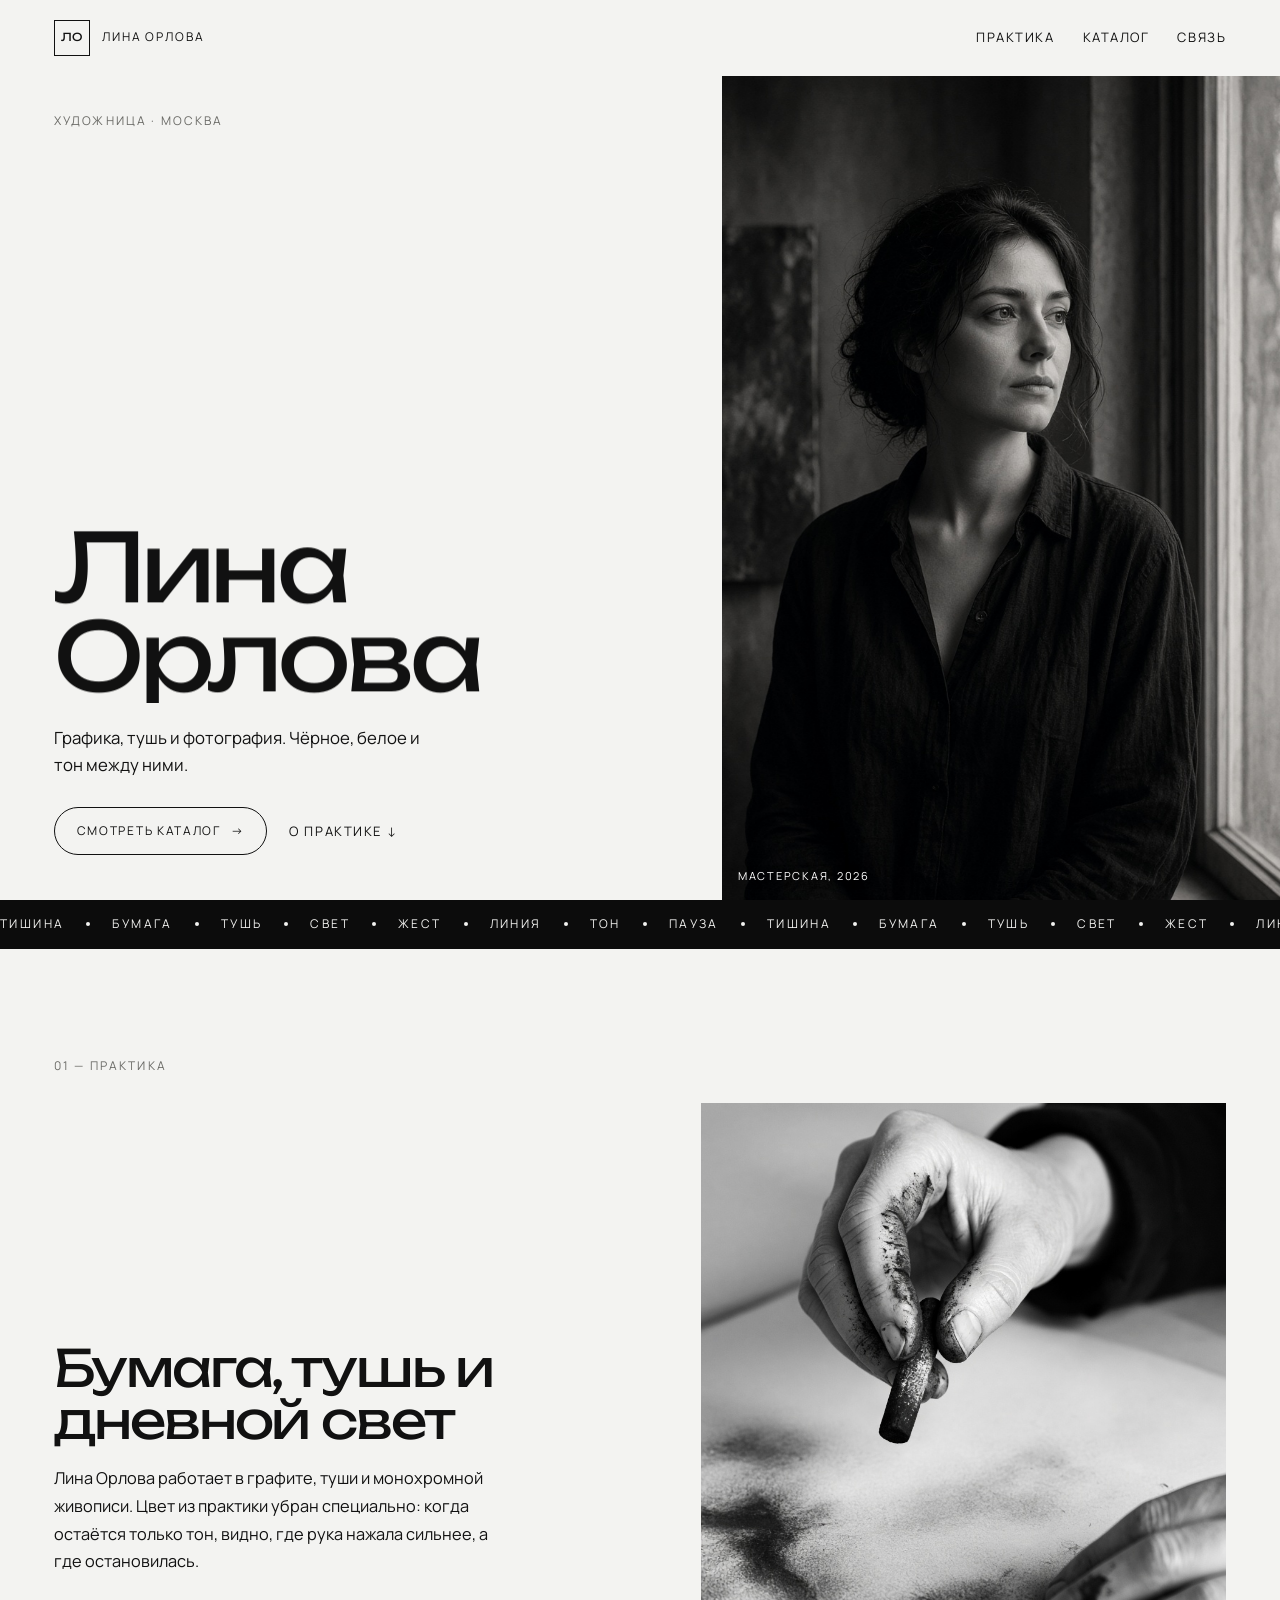
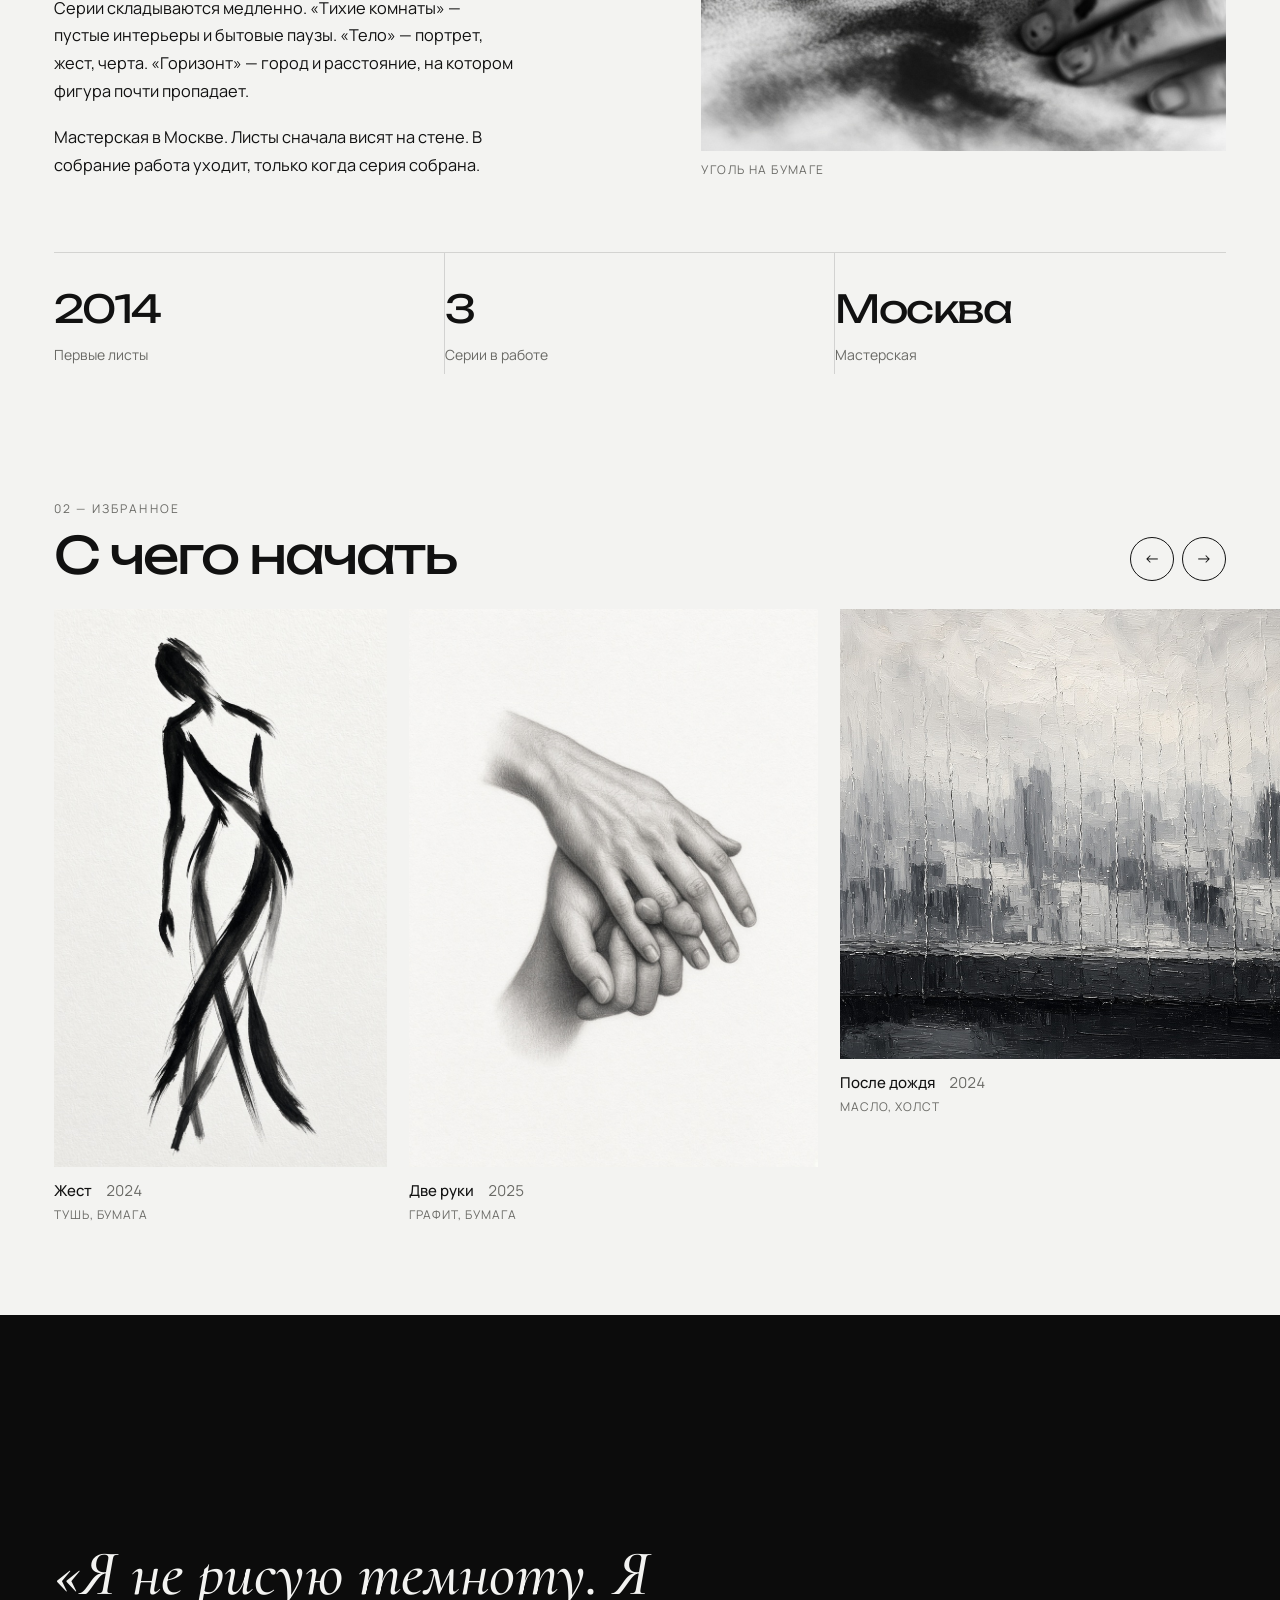
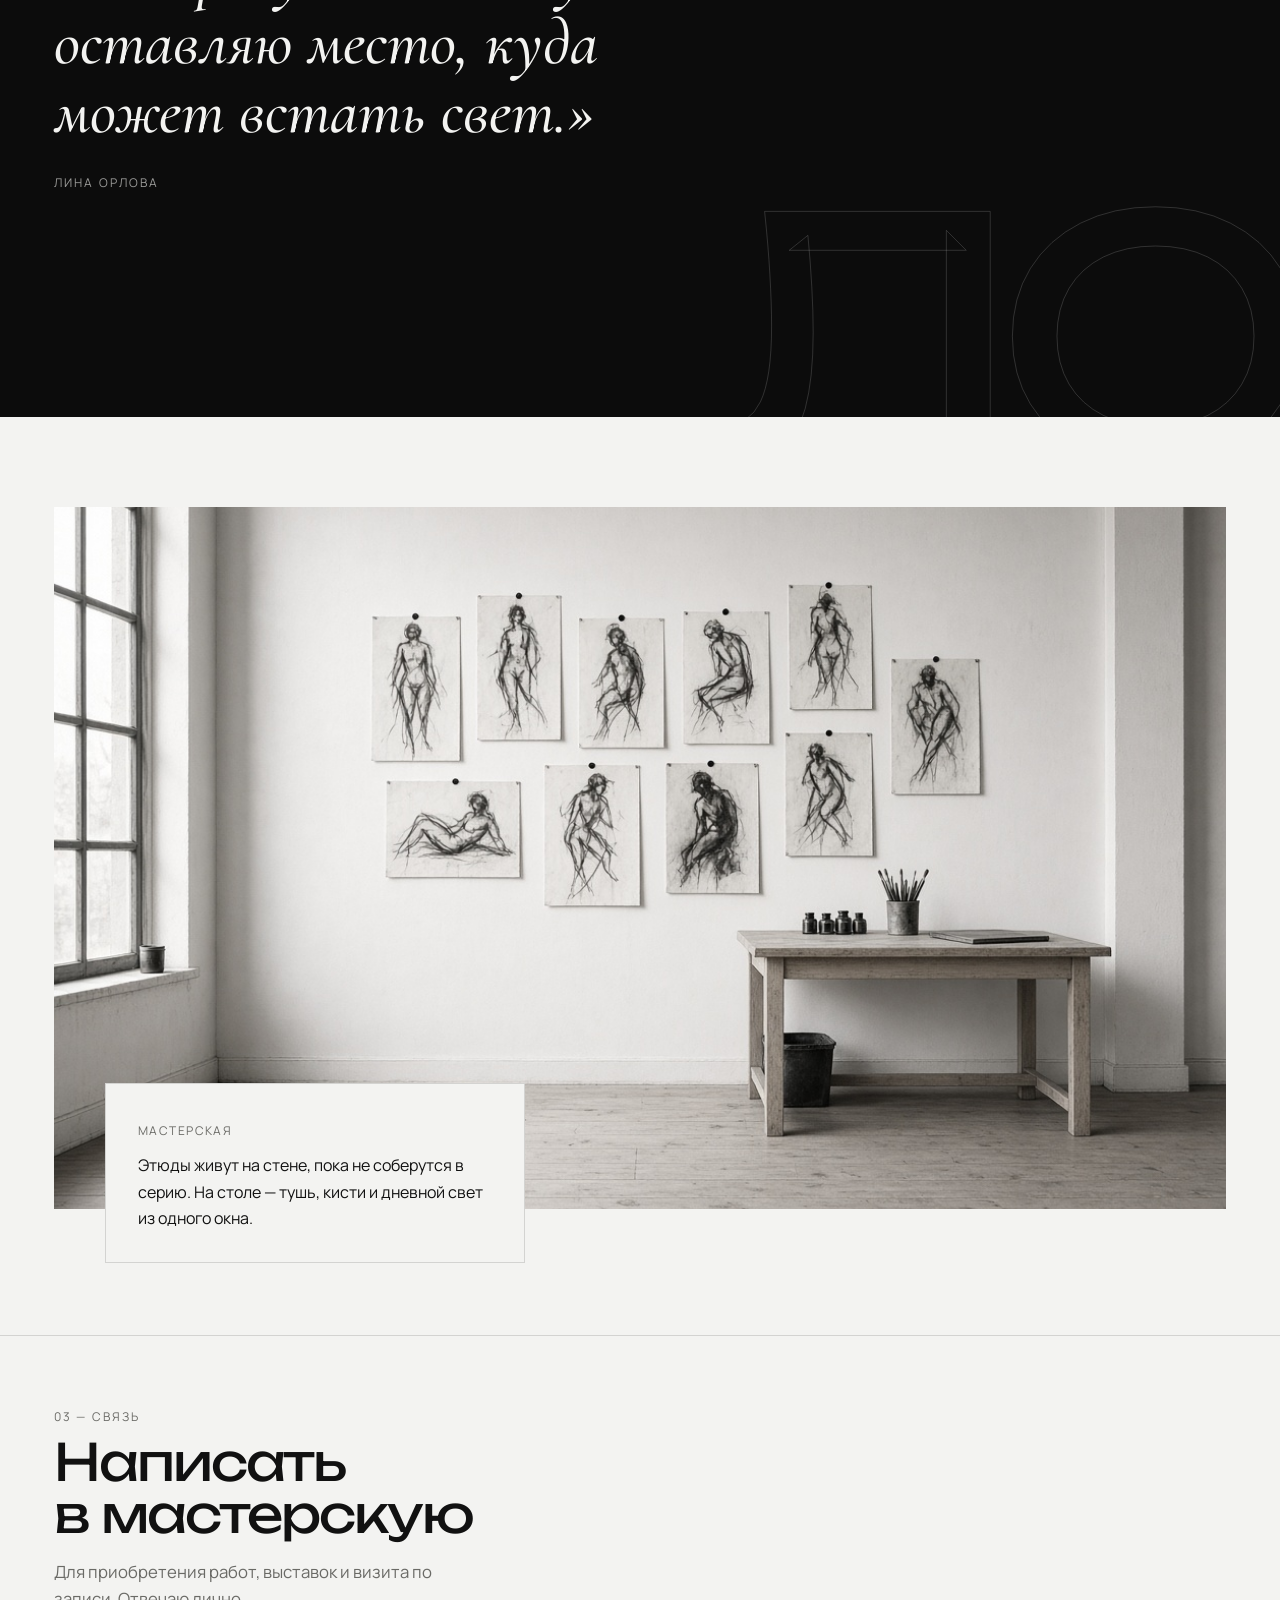
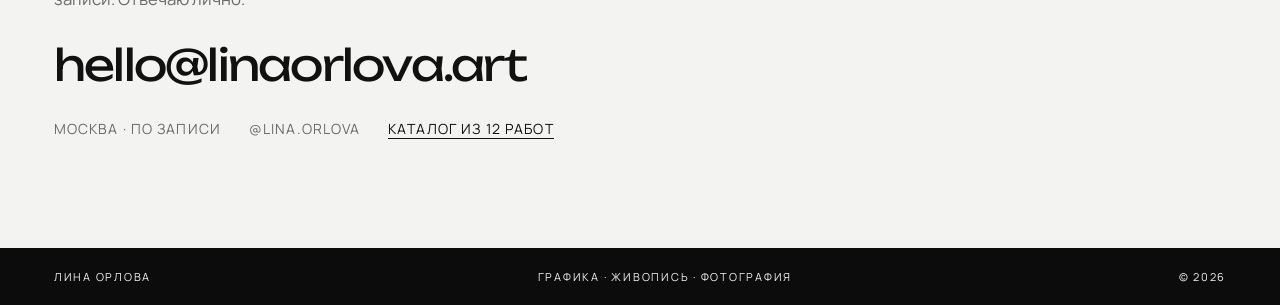
==== index.html @ 6f3de09a "Добавить черновик портфолио художницы. Две страницы для показа заказчице: презентация и каталог рабо" ====
<!DOCTYPE html>
<html lang="ru">
<head>
  <meta charset="UTF-8">
  <meta name="viewport" content="width=device-width, initial-scale=1">
  <meta name="theme-color" content="#f3f3f1">
  <meta name="description" content="Лина Орлова — художница. Графика, монохромная живопись и фотография. Москва.">
  <title>Лина Орлова — художница</title>
  <link rel="icon" href="favicon.svg" type="image/svg+xml">
  <link rel="preconnect" href="https://fonts.googleapis.com">
  <link rel="preconnect" href="https://fonts.gstatic.com" crossorigin>
  <link href="https://fonts.googleapis.com/css2?family=Cormorant+Garamond:ital,wght@0,500;1,500&family=Manrope:wght@300;400;500;600&family=Unbounded:wght@300;400;500&display=swap" rel="stylesheet">
  <link rel="stylesheet" href="css/style.css">
  <script>document.documentElement.classList.add("js");</script>
  <noscript><style>.loader{display:none}</style></noscript>
</head>
<body>
  <div class="progress" id="progress" aria-hidden="true"></div>

  <div class="loader" id="loader" aria-hidden="true">
    <div class="loader-inner">
      <span class="loader-line"></span>
      <p>Лина Орлова</p>
    </div>
  </div>

  <header class="header">
    <a class="logo" href="index.html">
      <span class="logo-mark">ЛО</span>
      <span class="logo-name">Лина Орлова</span>
    </a>
    <button class="nav-toggle" type="button" aria-expanded="false" aria-controls="nav" aria-label="Меню">
      <span></span>
    </button>
    <nav class="nav" id="nav">
      <a href="#about">Практика</a>
      <a href="catalog.html">Каталог</a>
      <a href="#contact">Связь</a>
    </nav>
  </header>

  <main>
    <section class="hero">
      <div class="hero-copy">
        <p class="kicker">Художница · Москва</p>
        <h1 class="hero-title">
          <span class="line"><span>Лина</span></span>
          <span class="line"><span>Орлова</span></span>
        </h1>
        <p class="lede">Графика, тушь и фотография. Чёрное, белое и тон между ними.</p>
        <div class="hero-actions">
          <a class="btn" href="catalog.html">Смотреть каталог <i>→</i></a>
          <a class="link-arrow" href="#about">О практике <i>↓</i></a>
        </div>
      </div>
      <!-- Портрет легко заменить: положите новый файл вместо images/portrait.jpg -->
      <figure class="hero-frame">
        <img src="images/portrait.jpg" width="864" height="1152" alt="Портрет Лины Орловой у окна мастерской">
        <figcaption>Мастерская, 2026</figcaption>
      </figure>
    </section>

    <div class="marquee" aria-hidden="true">
      <div class="marquee-track">
        <div class="marquee-group">
          <span>Тишина</span><b></b><span>Бумага</span><b></b><span>Тушь</span><b></b><span>Свет</span><b></b><span>Жест</span><b></b><span>Линия</span><b></b><span>Тон</span><b></b><span>Пауза</span><b></b>
        </div>
        <div class="marquee-group">
          <span>Тишина</span><b></b><span>Бумага</span><b></b><span>Тушь</span><b></b><span>Свет</span><b></b><span>Жест</span><b></b><span>Линия</span><b></b><span>Тон</span><b></b><span>Пауза</span><b></b>
        </div>
      </div>
    </div>

    <section class="about" id="about">
      <p class="kicker about-label">01 — практика</p>
      <div class="about-grid">
        <div class="about-copy reveal">
          <h2>Бумага, тушь и дневной свет</h2>
          <p>Лина Орлова работает в графите, туши и монохромной живописи. Цвет из практики убран специально: когда остаётся только тон, видно, где рука нажала сильнее, а где остановилась.</p>
          <p>Серии складываются медленно. «Тихие комнаты» — пустые интерьеры и бытовые паузы. «Тело» — портрет, жест, черта. «Горизонт» — город и расстояние, на котором фигура почти пропадает.</p>
          <p>Мастерская в Москве. Листы сначала висят на стене. В собрание работа уходит, только когда серия собрана.</p>
        </div>
        <figure class="about-photo reveal">
          <img src="images/process.jpg" width="864" height="1152" alt="Руки художницы с углём над листом бумаги" loading="lazy">
          <figcaption>Уголь на бумаге</figcaption>
        </figure>
      </div>
      <dl class="stats reveal">
        <div><dt>2014</dt><dd>Первые листы</dd></div>
        <div><dt>3</dt><dd>Серии в работе</dd></div>
        <div><dt>Москва</dt><dd>Мастерская</dd></div>
      </dl>
    </section>

    <section class="strip" id="selected">
      <div class="strip-head">
        <div>
          <p class="kicker">02 — избранное</p>
          <h2 class="reveal">С чего начать</h2>
        </div>
        <div class="strip-nav">
          <button type="button" data-strip="-1" aria-label="Предыдущие работы">←</button>
          <button type="button" data-strip="1" aria-label="Следующие работы">→</button>
        </div>
      </div>
      <div class="strip-track" id="strip">
        <a class="strip-card w-s" href="catalog.html#zhest">
          <div class="strip-media"><img src="images/gesture.jpg" width="864" height="1152" alt="Жест — тушь на бумаге" loading="lazy"></div>
          <div class="strip-meta"><strong>Жест</strong><span>2024</span></div>
          <p class="strip-sub">Тушь, бумага</p>
        </a>
        <a class="strip-card" href="catalog.html#ruki">
          <div class="strip-media"><img src="images/hands.jpg" width="864" height="1152" alt="Две руки — графит" loading="lazy"></div>
          <div class="strip-meta"><strong>Две руки</strong><span>2025</span></div>
          <p class="strip-sub">Графит, бумага</p>
        </a>
        <a class="strip-card w-l" href="catalog.html#dozhd">
          <div class="strip-media"><img src="images/window.jpg" width="1152" height="864" alt="После дождя — масло" loading="lazy"></div>
          <div class="strip-meta"><strong>После дождя</strong><span>2024</span></div>
          <p class="strip-sub">Масло, холст</p>
        </a>
        <a class="strip-card w-l" href="catalog.html#liniya">
          <div class="strip-media"><img src="images/horizon.jpg" width="1280" height="720" alt="На линии — графит" loading="lazy"></div>
          <div class="strip-meta"><strong>На линии</strong><span>2026</span></div>
          <p class="strip-sub">Графит, бумага</p>
        </a>
        <a class="strip-card w-s" href="catalog.html#portret">
          <div class="strip-media"><img src="images/mother.jpg" width="864" height="1152" alt="Портрет — уголь" loading="lazy"></div>
          <div class="strip-meta"><strong>Портрет</strong><span>2022</span></div>
          <p class="strip-sub">Уголь, бумага</p>
        </a>
        <a class="strip-card" href="catalog.html#ulitsa">
          <div class="strip-media"><img src="images/street.jpg" width="864" height="1152" alt="Ночная улица — фотография" loading="lazy"></div>
          <div class="strip-meta"><strong>Ночная улица</strong><span>2025</span></div>
          <p class="strip-sub">Фотография</p>
        </a>
      </div>
    </section>

    <section class="quote">
      <blockquote class="reveal">«Я не рисую темноту. Я оставляю место, куда может встать свет.»</blockquote>
      <cite class="reveal">Лина Орлова</cite>
    </section>

    <section class="studio">
      <img src="images/studio.jpg" width="1152" height="864" alt="Стена мастерской с этюдами фигур" loading="lazy">
      <div class="studio-card reveal">
        <span>Мастерская</span>
        <p>Этюды живут на стене, пока не соберутся в серию. На столе — тушь, кисти и дневной свет из одного окна.</p>
      </div>
    </section>

    <section class="contact" id="contact">
      <p class="kicker">03 — связь</p>
      <h2 class="reveal">Написать<br>в мастерскую</h2>
      <p class="lede">Для приобретения работ, выставок и визита по записи. Отвечаю лично.</p>
      <a class="mail" href="mailto:hello@linaorlova.art">hello@linaorlova.art</a>
      <ul class="contact-list">
        <li>Москва · по записи</li>
        <li>@lina.orlova</li>
        <li><a href="catalog.html">Каталог из 12 работ</a></li>
      </ul>
    </section>
  </main>

  <footer class="footer">
    <span>Лина Орлова</span>
    <span>Графика · живопись · фотография</span>
    <span>© 2026</span>
  </footer>

  <script src="js/main.js"></script>
</body>
</html>
---- css/style.css ----
:root {
  --paper: #f3f3f1;
  --paper-2: #e6e6e3;
  --ink: #111111;
  --muted: #6a6a66;
  --line: rgba(17, 17, 17, 0.14);
  --black: #0c0c0c;
  --white: #f7f7f5;
  --header: 76px;
  --side: clamp(20px, 4.2vw, 64px);
  --serif: "Cormorant Garamond", Georgia, "Times New Roman", serif;
  --sans: "Manrope", "Segoe UI", sans-serif;
  --display: "Unbounded", "Arial Black", sans-serif;
  --ease: cubic-bezier(0.16, 1, 0.3, 1);
}

* { box-sizing: border-box; }

html { scroll-behavior: smooth; }

body {
  margin: 0;
  background: var(--paper);
  color: var(--ink);
  font-family: var(--sans);
  font-size: 16px;
  font-weight: 400;
  line-height: 1.55;
  text-rendering: optimizeLegibility;
}

body.nav-lock { overflow: hidden; }

img { max-width: 100%; display: block; }

figure { margin: 0; }

a { color: inherit; text-decoration: none; }

button { font: inherit; color: inherit; background: none; border: 0; padding: 0; cursor: pointer; }

::selection { background: var(--ink); color: var(--paper); }

:focus-visible {
  outline: 1px solid var(--ink);
  outline-offset: 3px;
}

.progress {
  position: fixed;
  top: 0;
  left: 0;
  z-index: 70;
  height: 2px;
  width: 0;
  background: var(--ink);
  pointer-events: none;
}

.header {
  position: fixed;
  top: 0;
  left: 0;
  right: 0;
  z-index: 40;
  height: var(--header);
  display: flex;
  align-items: center;
  justify-content: space-between;
  padding: 0 var(--side);
  background: rgba(243, 243, 241, 0.9);
  backdrop-filter: blur(16px);
  border-bottom: 1px solid transparent;
  transition: border-color 0.3s ease;
}

.header.is-scrolled { border-bottom-color: var(--line); }

.logo {
  display: flex;
  align-items: center;
  gap: 12px;
  position: relative;
  z-index: 2;
}

.logo-mark {
  width: 36px;
  height: 36px;
  display: grid;
  place-items: center;
  border: 1px solid currentColor;
  font-family: var(--display);
  font-size: 11px;
  letter-spacing: 0.04em;
}

.logo-name {
  font-size: 12px;
  letter-spacing: 0.16em;
  text-transform: uppercase;
}

.nav {
  display: flex;
  align-items: center;
  gap: 28px;
}

.nav a {
  font-size: 13px;
  letter-spacing: 0.12em;
  text-transform: uppercase;
  color: var(--ink);
  position: relative;
}

.nav a::after {
  content: "";
  position: absolute;
  left: 0;
  bottom: -4px;
  width: 100%;
  height: 1px;
  background: currentColor;
  transform: scaleX(0);
  transform-origin: left;
  transition: transform 0.35s var(--ease);
}

.nav a:hover::after,
.nav a[aria-current="page"]::after { transform: scaleX(1); }

.nav-toggle {
  display: none;
  width: 42px;
  height: 42px;
  place-items: center;
  position: relative;
  z-index: 2;
}

.nav-toggle span,
.nav-toggle span::before,
.nav-toggle span::after {
  display: block;
  width: 20px;
  height: 1px;
  background: currentColor;
  position: relative;
  transition: transform 0.3s ease, opacity 0.3s ease;
}

.nav-toggle span::before,
.nav-toggle span::after {
  content: "";
  position: absolute;
  left: 0;
}

.nav-toggle span::before { top: -6px; }
.nav-toggle span::after { top: 6px; }

.nav-toggle[aria-expanded="true"] span { background: transparent; }
.nav-toggle[aria-expanded="true"] span::before { transform: translateY(6px) rotate(45deg); }
.nav-toggle[aria-expanded="true"] span::after { transform: translateY(-6px) rotate(-45deg); }

.hero {
  min-height: 100svh;
  display: grid;
  grid-template-columns: minmax(0, 1.05fr) minmax(280px, 0.95fr);
  gap: clamp(24px, 4vw, 64px);
  padding: var(--header) 0 0 var(--side);
}

.hero-copy {
  display: flex;
  flex-direction: column;
  min-height: calc(100svh - var(--header));
  padding: 4vh 0 5vh;
}

.kicker {
  margin: 0;
  font-size: 12px;
  letter-spacing: 0.18em;
  text-transform: uppercase;
  color: var(--muted);
}

.hero-title {
  margin: auto 0 0;
  font-family: var(--display);
  font-weight: 400;
  font-size: clamp(3.4rem, 7.4vw, 8.1rem);
  line-height: 0.88;
  letter-spacing: -0.045em;
}

.hero-title .line {
  display: block;
  overflow: hidden;
  padding-bottom: 0.06em;
}

.hero-title .line span { display: block; }

.lede {
  max-width: 38ch;
  margin: 22px 0 0;
  font-size: 1.05rem;
  line-height: 1.6;
  color: var(--ink);
}

.hero-actions {
  display: flex;
  align-items: center;
  gap: 22px;
  margin-top: 28px;
  flex-wrap: wrap;
}

.btn {
  display: inline-flex;
  align-items: center;
  gap: 10px;
  min-height: 48px;
  padding: 0 22px;
  border: 1px solid var(--ink);
  border-radius: 999px;
  font-size: 12px;
  letter-spacing: 0.14em;
  text-transform: uppercase;
  transition: background 0.3s ease, color 0.3s ease;
}

.btn:hover { background: var(--ink); color: var(--paper); }

.btn i,
.link-arrow i {
  font-style: normal;
  display: inline-block;
  transition: transform 0.3s var(--ease);
}

.btn:hover i,
.link-arrow:hover i { transform: translateX(4px); }

.link-arrow {
  font-size: 13px;
  letter-spacing: 0.12em;
  text-transform: uppercase;
}

.hero-frame {
  position: relative;
  min-height: calc(100svh - var(--header));
  height: 100%;
  overflow: hidden;
  background: #d9d9d6;
}

.hero-frame img {
  position: absolute;
  inset: 0;
  width: 100%;
  height: 100%;
  object-fit: cover;
  object-position: 50% 18%;
}

.hero-frame figcaption {
  position: absolute;
  left: 16px;
  bottom: 16px;
  color: #fff;
  font-size: 11px;
  letter-spacing: 0.16em;
  text-transform: uppercase;
  text-shadow: 0 1px 10px rgba(0, 0, 0, 0.45);
}

html.js .hero-title .line span,
html.js .hero-frame img { will-change: transform; }

html.js .hero-title .line span { transform: translateY(110%); }

html.js body.is-ready .hero-title .line span {
  transform: none;
  transition: transform 1.05s var(--ease);
}

html.js body.is-ready .hero-title .line:nth-child(2) span { transition-delay: 0.1s; }

html.js .hero-frame img { transform: scale(1.1); }

html.js body.is-ready .hero-frame img {
  transform: scale(1);
  transition: transform 1.8s var(--ease);
}

.marquee {
  overflow: hidden;
  background: var(--black);
  color: var(--paper);
  padding: 15px 0;
}

.marquee-track {
  display: flex;
  width: max-content;
  animation: ticker 38s linear infinite;
}

.marquee:hover .marquee-track { animation-play-state: paused; }

.marquee-group {
  display: flex;
  align-items: center;
  gap: 22px;
  padding-right: 22px;
  font-size: 12px;
  letter-spacing: 0.2em;
  text-transform: uppercase;
}

.marquee-group b {
  width: 4px;
  height: 4px;
  border-radius: 50%;
  background: currentColor;
  font-weight: 400;
}

@keyframes ticker {
  to { transform: translateX(-50%); }
}

.about { padding: 12vh 0 4vh; }

.about-label,
.strip-head,
.page-kicker { padding: 0 var(--side); }

.about-grid {
  display: grid;
  grid-template-columns: minmax(0, 1fr) minmax(0, 0.92fr);
  gap: clamp(28px, 6vw, 90px);
  align-items: end;
  padding: 28px var(--side) 0;
}

.about-copy h2,
.strip-head h2,
.contact h2,
.page-head h1 {
  margin: 10px 0 0;
  font-family: var(--display);
  font-weight: 400;
  letter-spacing: -0.04em;
  line-height: 1.02;
}

.about-copy h2,
.strip-head h2,
.contact h2 { font-size: clamp(2rem, 4vw, 3.5rem); }

.about-copy p {
  max-width: 46ch;
  margin: 1.15em 0 0;
  font-size: 1.02rem;
  line-height: 1.7;
}

.about-photo img {
  width: 100%;
  height: min(72vh, 760px);
  object-fit: cover;
  object-position: center 40%;
}

.about-photo figcaption,
.studio-card span,
.piece-sub,
.strip-sub {
  display: block;
  margin-top: 10px;
  color: var(--muted);
  font-size: 12px;
  letter-spacing: 0.12em;
  text-transform: uppercase;
}

.stats {
  display: grid;
  grid-template-columns: repeat(3, 1fr);
  margin: 8vh var(--side) 0;
  border-top: 1px solid var(--line);
}

.stats div {
  padding: 26px 18px 8px 0;
  border-right: 1px solid var(--line);
}

.stats div:last-child { border-right: 0; padding-right: 0; }

.stats dt {
  font-family: var(--display);
  font-size: clamp(1.7rem, 3vw, 2.7rem);
  font-weight: 400;
  letter-spacing: -0.04em;
}

.stats dd {
  margin: 6px 0 0;
  color: var(--muted);
  font-size: 14px;
}

.strip { padding: 10vh 0 8vh; }

.strip-head {
  display: flex;
  justify-content: space-between;
  align-items: flex-end;
  gap: 24px;
  margin-bottom: 28px;
}

.strip-track {
  display: flex;
  gap: 22px;
  overflow-x: auto;
  scroll-snap-type: x proximity;
  scroll-padding-inline: var(--side);
  padding: 0 var(--side) 18px;
  cursor: grab;
  scrollbar-width: thin;
  scrollbar-color: #bdbdb8 transparent;
}

.strip-track.is-grabbing { cursor: grabbing; scroll-snap-type: none; }

.strip-card {
  flex: 0 0 32vw;
  scroll-snap-align: start;
  min-width: 240px;
}

.strip-card.w-s { flex-basis: 26vw; }
.strip-card.w-l { flex-basis: 46vw; }

.strip-media {
  height: 62vh;
  overflow: hidden;
  background: var(--paper-2);
}

.strip-card.w-l .strip-media { height: 50vh; }

.strip-media img {
  width: 100%;
  height: 100%;
  object-fit: cover;
  object-position: center;
  transition: transform 0.9s var(--ease);
}

.strip-card:hover img { transform: scale(1.045); }

.strip-meta {
  display: flex;
  justify-content: flex-start;
  align-items: baseline;
  gap: 14px;
  margin-top: 12px;
  font-size: 15px;
}

.strip-meta strong { font-weight: 500; }

.strip-meta span,
.strip-sub { color: var(--muted); }

.strip-sub { margin: 4px 0 0; letter-spacing: 0.08em; }

.strip-nav {
  display: flex;
  gap: 8px;
}

.strip-nav button {
  width: 44px;
  height: 44px;
  border: 1px solid var(--ink);
  border-radius: 50%;
  transition: background 0.3s ease, color 0.3s ease;
}

.strip-nav button:hover { background: var(--ink); color: var(--paper); }

.quote {
  position: relative;
  overflow: hidden;
  min-height: 78vh;
  display: grid;
  align-content: center;
  padding: 12vh var(--side);
  background: var(--black);
  color: var(--paper);
}

.quote :focus-visible { outline-color: var(--paper); }

.quote::before {
  content: "ЛО";
  position: absolute;
  right: -1vw;
  bottom: -6vh;
  font-family: var(--display);
  font-size: 26vw;
  line-height: 0.8;
  letter-spacing: -0.06em;
  color: transparent;
  -webkit-text-stroke: 1px rgba(243, 243, 241, 0.16);
  pointer-events: none;
}

.quote blockquote {
  position: relative;
  margin: 0;
  max-width: 11em;
  font-family: var(--serif);
  font-style: italic;
  font-weight: 500;
  font-size: clamp(2.2rem, 5vw, 4.7rem);
  line-height: 1.08;
}

.quote cite {
  display: block;
  margin-top: 28px;
  font-style: normal;
  font-size: 12px;
  letter-spacing: 0.18em;
  text-transform: uppercase;
  color: rgba(243, 243, 241, 0.62);
}

.studio {
  position: relative;
  padding: 10vh var(--side) 14vh;
}

.studio img {
  width: 100%;
  height: min(78vh, 820px);
  object-fit: cover;
  object-position: center;
}

.studio-card {
  position: absolute;
  left: calc(var(--side) + 4vw);
  bottom: 8vh;
  max-width: 420px;
  padding: 28px 32px 30px;
  background: var(--paper);
  border: 1px solid var(--line);
}

.studio-card p {
  margin: 12px 0 0;
  line-height: 1.65;
}

.contact {
  padding: 8vh var(--side) 12vh;
  border-top: 1px solid var(--line);
}

.contact .lede { margin-top: 18px; color: var(--muted); }

.mail {
  display: inline-block;
  margin-top: 28px;
  font-family: var(--display);
  font-size: clamp(1.3rem, 3.4vw, 3rem);
  letter-spacing: -0.04em;
  line-height: 1.15;
  background-image: linear-gradient(currentColor, currentColor);
  background-repeat: no-repeat;
  background-position: 0 100%;
  background-size: 0 1px;
  transition: background-size 0.45s var(--ease);
}

.mail:hover { background-size: 100% 1px; }

.contact-list {
  display: flex;
  flex-wrap: wrap;
  gap: 10px 28px;
  margin: 28px 0 0;
  padding: 0;
  list-style: none;
  color: var(--muted);
  font-size: 14px;
  letter-spacing: 0.08em;
  text-transform: uppercase;
}

.contact-list a { color: var(--ink); border-bottom: 1px solid var(--ink); }

.footer {
  display: flex;
  justify-content: space-between;
  gap: 12px 24px;
  flex-wrap: wrap;
  padding: 20px var(--side);
  background: var(--black);
  color: var(--paper);
  font-size: 11px;
  letter-spacing: 0.16em;
  text-transform: uppercase;
}

.page-head { padding: calc(var(--header) + 48px) var(--side) 10px; }

.page-head-row {
  display: grid;
  grid-template-columns: minmax(0, 1.3fr) minmax(220px, 0.8fr);
  gap: 4vw;
  align-items: end;
}

.page-head h1 {
  font-size: clamp(3.6rem, 8vw, 7.2rem);
  line-height: 0.9;
}

.page-head p { margin: 0 0 8px; max-width: 36ch; color: var(--muted); }

.filters {
  position: sticky;
  top: var(--header);
  z-index: 20;
  display: flex;
  flex-wrap: wrap;
  align-items: center;
  gap: 8px 26px;
  margin-top: 36px;
  padding: 16px var(--side);
  background: rgba(243, 243, 241, 0.92);
  backdrop-filter: blur(14px);
  border-top: 1px solid var(--line);
  border-bottom: 1px solid var(--line);
}

.filter {
  letter-spacing: 0.14em;
  text-transform: uppercase;
  font-size: 12px;
  color: var(--muted);
  padding: 6px 0;
  border-bottom: 1px solid transparent;
}

.filter.is-active { color: var(--ink); border-bottom-color: var(--ink); }

.filters .count {
  margin-left: auto;
  color: var(--muted);
  font-size: 12px;
  letter-spacing: 0.12em;
  text-transform: uppercase;
}

.catalog-grid {
  display: grid;
  grid-template-columns: 1fr;
  gap: 42px 22px;
  padding: 42px var(--side) 12vh;
}

.piece-open {
  display: block;
  width: 100%;
  text-align: left;
}

.piece-media {
  overflow: hidden;
  background: #fff;
  border: 1px solid rgba(17, 17, 17, 0.1);
}

.piece-media img {
  width: 100%;
  height: auto;
  transition: transform 0.9s var(--ease);
}

.piece:hover img { transform: scale(1.035); }

.piece.is-target .piece-media {
  outline: 1px solid var(--ink);
  outline-offset: 7px;
}

.piece-top,
.strip-meta {
  font-variant-numeric: tabular-nums;
}

.piece-top {
  display: flex;
  justify-content: space-between;
  margin-top: 12px;
  color: var(--muted);
  font-size: 12px;
  letter-spacing: 0.12em;
}

.piece-title {
  display: block;
  margin-top: 4px;
  font-size: 1.2rem;
  font-weight: 500;
  letter-spacing: -0.02em;
}

.piece.is-hidden { display: none; }

.piece-wide { grid-column: 1 / -1; }

.piece-wide .piece-media img {
  width: 100%;
  height: auto;
  max-height: none;
  object-fit: contain;
}

#viewer {
  width: 100vw;
  height: 100svh;
  max-width: 100vw;
  max-height: 100svh;
  margin: 0;
  padding: 0;
  border: 0;
  background: #0c0c0c;
  color: var(--paper);
}

#viewer:focus { outline: none; }

#viewer::backdrop { background: #0c0c0c; }

#viewer :focus-visible { outline-color: var(--paper); }

.viewer-top,
.viewer-caption {
  display: flex;
  justify-content: space-between;
  align-items: center;
  padding: 20px 24px;
}

.viewer-count,
.viewer-close {
  letter-spacing: 0.16em;
  text-transform: uppercase;
  font-size: 12px;
  color: var(--paper);
}

.viewer-stage {
  height: calc(100svh - 210px);
  display: grid;
  grid-template-columns: 72px minmax(0, 1fr) 72px;
  align-items: center;
}

.viewer-stage img {
  justify-self: center;
  max-width: min(1100px, 100%);
  max-height: calc(100svh - 250px);
  width: auto;
  height: auto;
  object-fit: contain;
}

.viewer-arrow {
  width: 48px;
  height: 48px;
  margin: 0 auto;
  border: 1px solid rgba(243, 243, 241, 0.45);
  border-radius: 50%;
  color: var(--paper);
  transition: background 0.3s ease, color 0.3s ease;
}

.viewer-arrow:hover { background: var(--paper); color: var(--black); }

.viewer-caption {
  display: block;
  text-align: center;
  padding-top: 0;
}

.viewer-caption h2 {
  margin: 0;
  font-family: var(--display);
  font-weight: 400;
  font-size: 1.35rem;
  letter-spacing: -0.03em;
}

.viewer-caption p { margin: 6px 0 0; color: rgba(243, 243, 241, 0.68); font-size: 14px; }

.loader {
  position: fixed;
  inset: 0;
  z-index: 80;
  display: grid;
  place-items: center;
  background: var(--black);
  color: var(--paper);
}

.loader-inner { text-align: center; }

.loader-line {
  display: block;
  width: 1px;
  height: 0;
  margin: 0 auto 18px;
  background: var(--paper);
  animation: grow 0.7s ease forwards;
}

.loader p {
  margin: 0;
  opacity: 0;
  font-family: var(--display);
  font-size: 12px;
  letter-spacing: 0.2em;
  text-transform: uppercase;
  animation: fadein 0.5s ease 0.35s forwards;
}

.loader.is-done {
  transform: translateY(-100%);
  transition: transform 0.85s cubic-bezier(0.77, 0, 0.18, 1);
}

@keyframes grow { to { height: 72px; } }
@keyframes fadein { to { opacity: 1; } }

html.js .reveal {
  opacity: 0;
  transform: translateY(28px);
  transition: opacity 0.8s ease, transform 0.8s var(--ease);
}

html.js .reveal.is-in { opacity: 1; transform: none; }

@media (min-width: 720px) {
  .catalog-grid { grid-template-columns: 1fr 1fr; }
}

@media (min-width: 1100px) {
  .catalog-grid { grid-template-columns: 1fr 1fr 1fr; }
}

@media (max-width: 860px) {
  .hero {
    grid-template-columns: 1fr;
    padding: calc(var(--header) + 18px) 0 0;
    gap: 28px;
    min-height: 0;
  }

  .hero-copy {
    min-height: 0;
    padding: 0 var(--side) 0;
    order: 1;
  }

  .hero-title { margin-top: 22px; font-size: clamp(3.2rem, 16vw, 5.4rem); }

  .hero-frame {
    order: 2;
    min-height: 78vh;
    height: 82vh;
  }

  .about-grid,
  .page-head-row { grid-template-columns: 1fr; }

  .about-photo img { height: 62vh; }

  .studio-card {
    position: relative;
    left: auto;
    bottom: auto;
    max-width: none;
    margin: -56px var(--side) 0;
  }

  .studio { padding-bottom: 8vh; }

  .strip-card,
  .strip-card.w-s,
  .strip-card.w-l { flex-basis: 78vw; }

  .strip-media,
  .strip-card.w-l .strip-media { height: 58vh; }
}

@media (max-width: 760px) {
  .nav-toggle { display: grid; }

  .nav {
    position: fixed;
    top: 0;
    left: 0;
    width: 100%;
    height: 100svh;
    z-index: 1;
    flex-direction: column;
    justify-content: center;
    align-items: flex-start;
    gap: 8px;
    padding: 18vh 8vw 12vh;
    background: var(--paper);
    transform: translateY(-102%);
    transition: transform 0.55s var(--ease);
  }

  .nav.is-open { transform: none; }

  .nav a {
    font-family: var(--display);
    font-size: clamp(2rem, 8vw, 2.8rem);
    letter-spacing: -0.04em;
    text-transform: none;
  }

  .nav a::after { display: none; }

  .stats { grid-template-columns: 1fr; }
  .stats div { border-right: 0; border-bottom: 1px solid var(--line); padding: 18px 0; }

  .filters .count { width: 100%; margin-left: 0; }

  .viewer-stage {
    grid-template-columns: 44px minmax(0, 1fr) 44px;
    height: calc(100svh - 190px);
  }

  .viewer-arrow { width: 40px; height: 40px; }

  .footer span:nth-child(2) { display: none; }
}

@media (prefers-reduced-motion: reduce) {
  html { scroll-behavior: auto; }

  *, *::before, *::after {
    animation: none !important;
    transition: none !important;
  }

  html.js .reveal,
  html.js .hero-title .line span,
  html.js .hero-frame img {
    opacity: 1;
    transform: none;
  }

  .loader { display: none; }
}
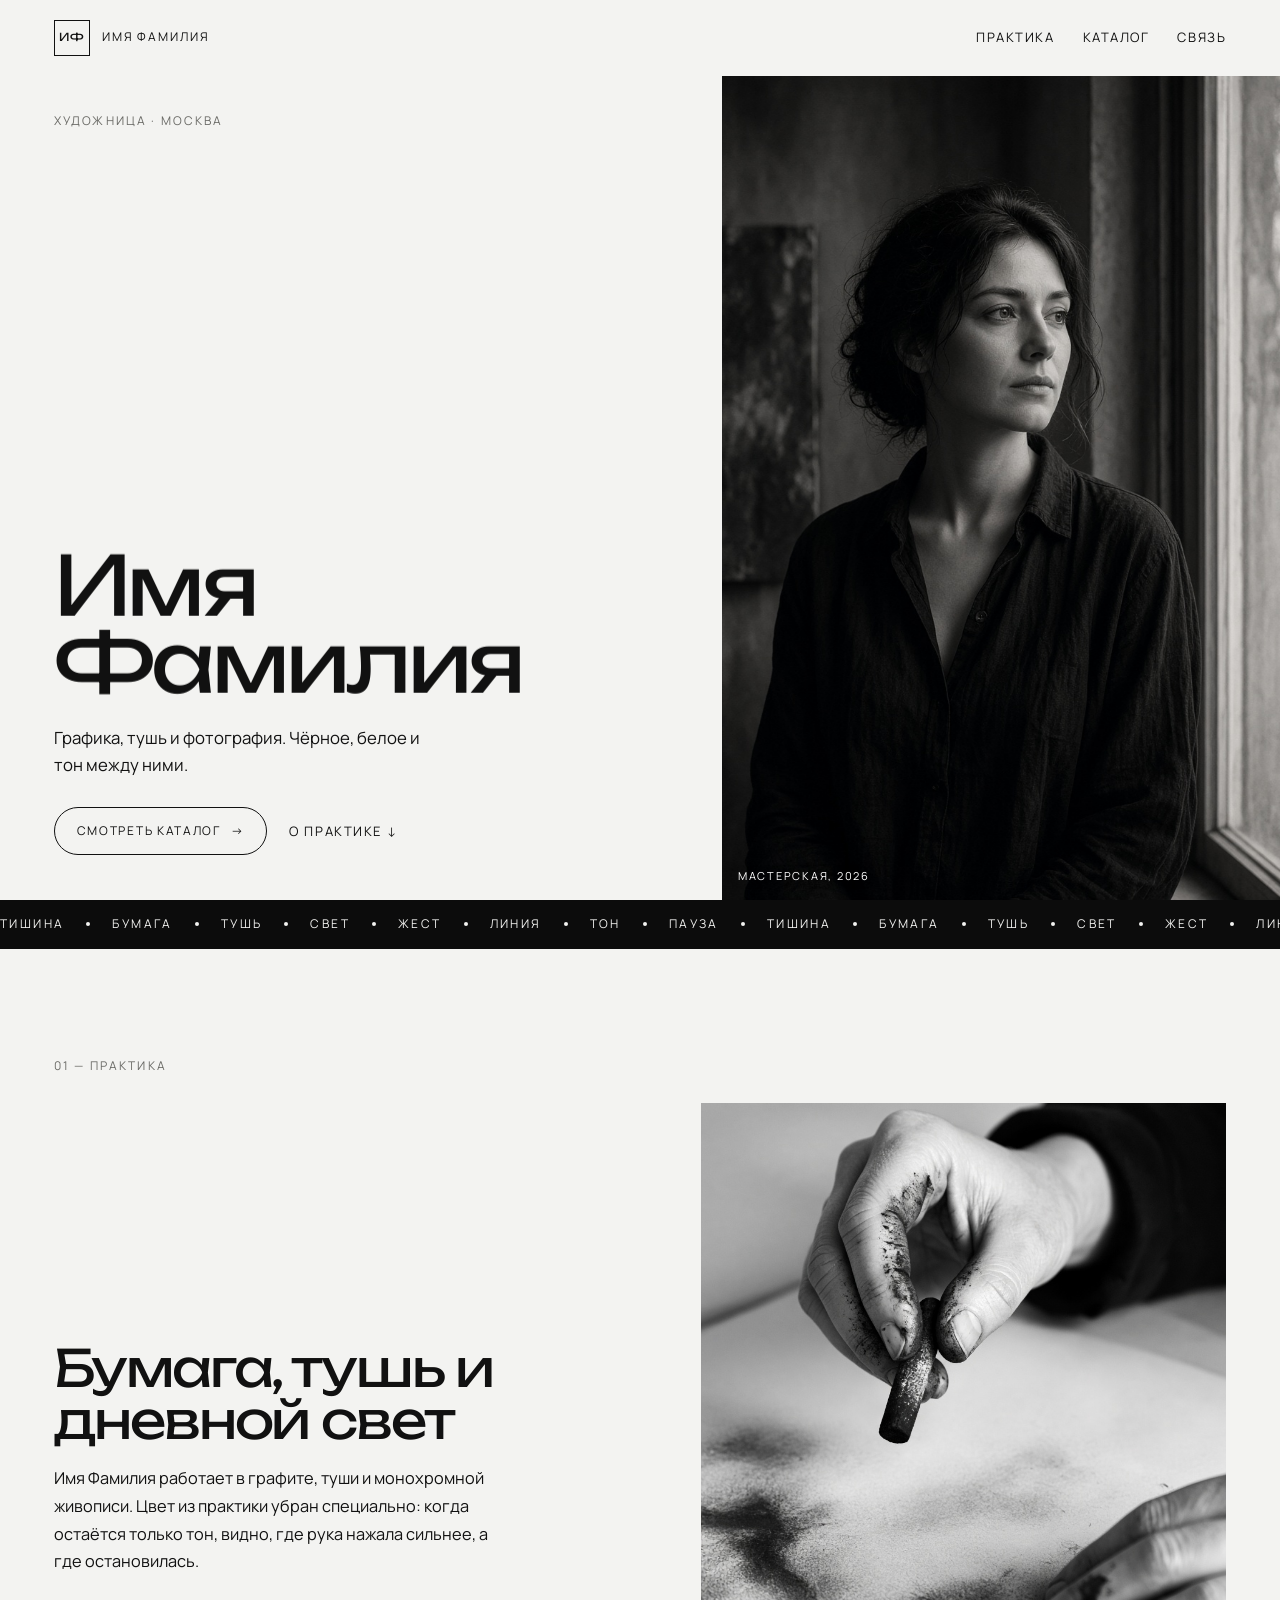
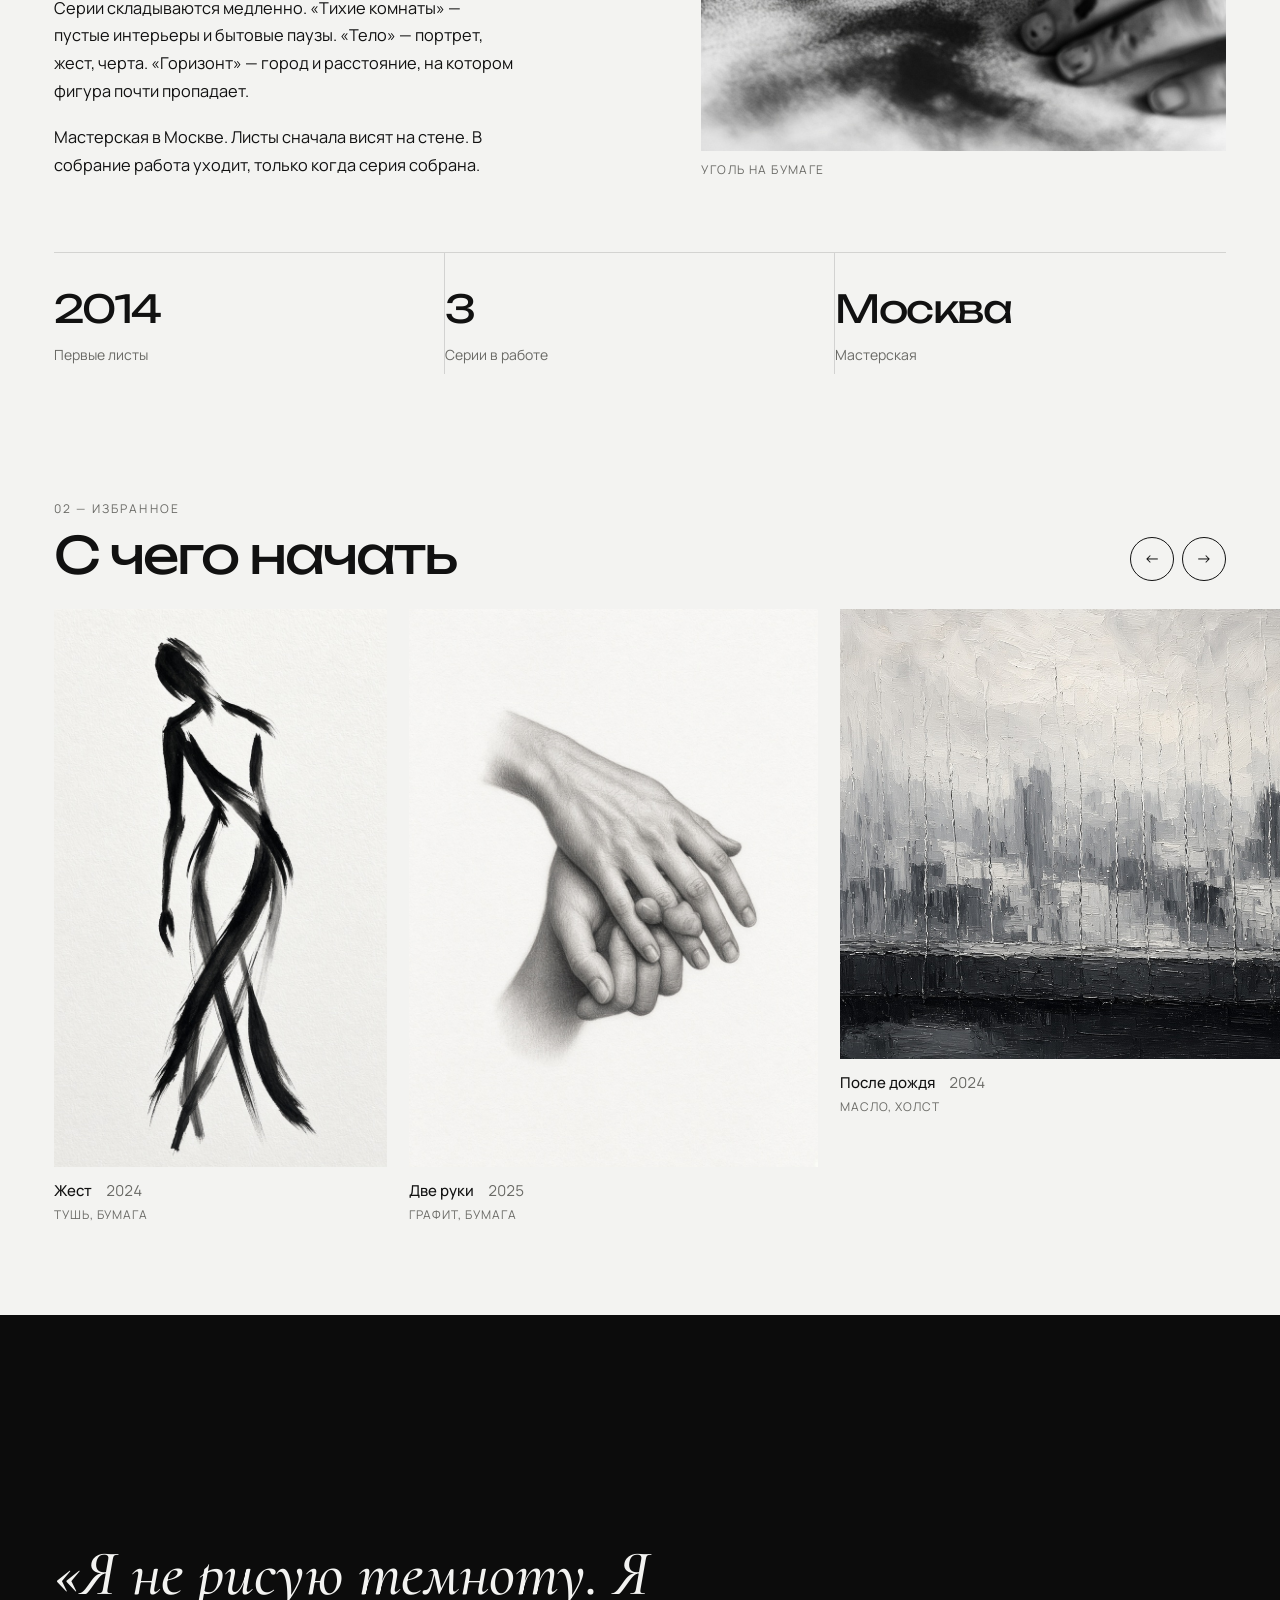
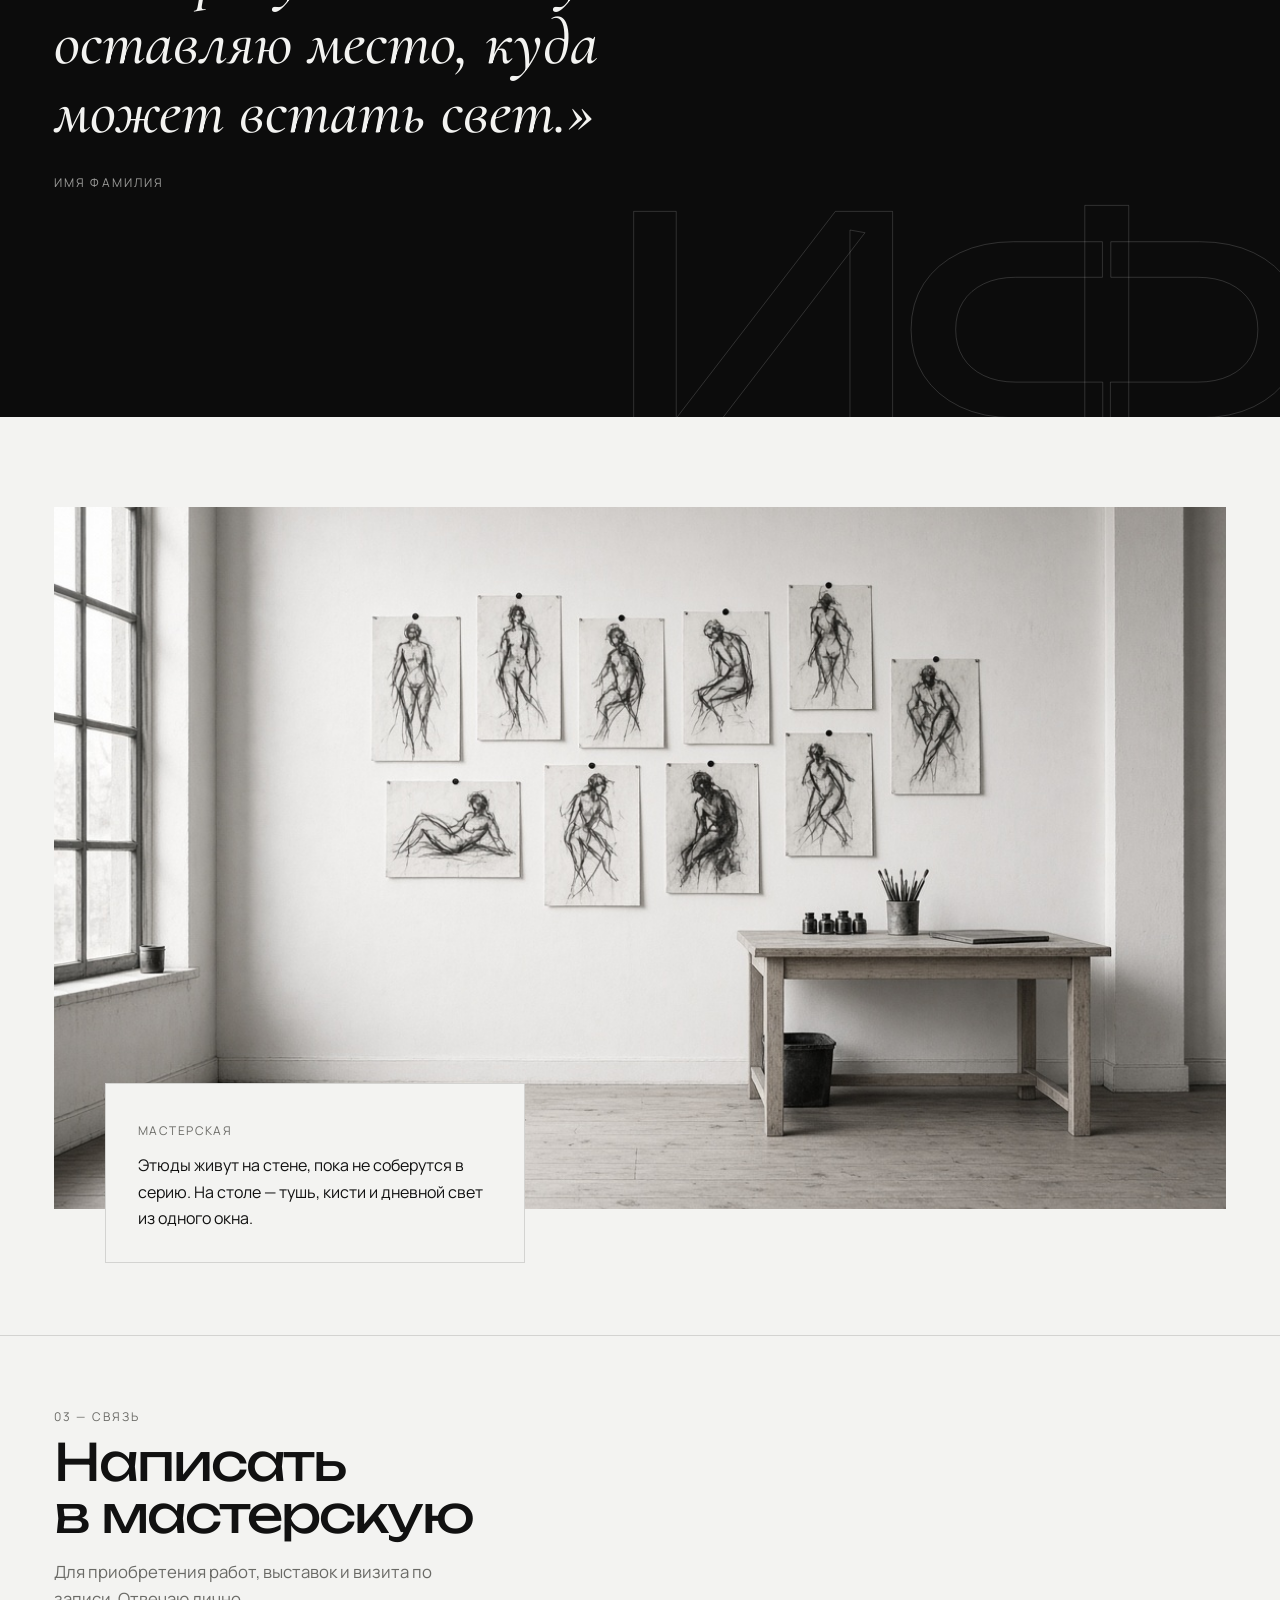
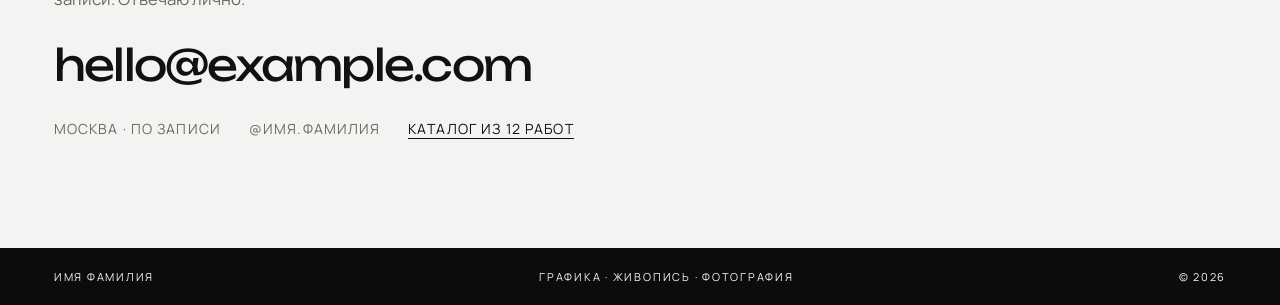
==== commit 388888c3: "Заменить имя художницы на заглушку. На сайте пока стоит «Имя Фамилия», чтобы не показывать выдуманно" ====
--- a/index.html
+++ b/index.html
@@ -4,8 +4,8 @@
   <meta charset="UTF-8">
   <meta name="viewport" content="width=device-width, initial-scale=1">
   <meta name="theme-color" content="#f3f3f1">
-  <meta name="description" content="Лина Орлова — художница. Графика, монохромная живопись и фотография. Москва.">
-  <title>Лина Орлова — художница</title>
+  <meta name="description" content="Имя Фамилия — художница. Графика, монохромная живопись и фотография. Москва.">
+  <title>Имя Фамилия — художница</title>
   <link rel="icon" href="favicon.svg" type="image/svg+xml">
   <link rel="preconnect" href="https://fonts.googleapis.com">
   <link rel="preconnect" href="https://fonts.gstatic.com" crossorigin>
@@ -20,14 +20,14 @@
   <div class="loader" id="loader" aria-hidden="true">
     <div class="loader-inner">
       <span class="loader-line"></span>
-      <p>Лина Орлова</p>
+      <p>Имя Фамилия</p>
     </div>
   </div>
 
   <header class="header">
     <a class="logo" href="index.html">
-      <span class="logo-mark">ЛО</span>
-      <span class="logo-name">Лина Орлова</span>
+      <span class="logo-mark">ИФ</span>
+      <span class="logo-name">Имя Фамилия</span>
     </a>
     <button class="nav-toggle" type="button" aria-expanded="false" aria-controls="nav" aria-label="Меню">
       <span></span>
@@ -44,8 +44,8 @@
       <div class="hero-copy">
         <p class="kicker">Художница · Москва</p>
         <h1 class="hero-title">
-          <span class="line"><span>Лина</span></span>
-          <span class="line"><span>Орлова</span></span>
+          <span class="line"><span>Имя</span></span>
+          <span class="line"><span>Фамилия</span></span>
         </h1>
         <p class="lede">Графика, тушь и фотография. Чёрное, белое и тон между ними.</p>
         <div class="hero-actions">
@@ -55,7 +55,7 @@
       </div>
       <!-- Портрет легко заменить: положите новый файл вместо images/portrait.jpg -->
       <figure class="hero-frame">
-        <img src="images/portrait.jpg" width="864" height="1152" alt="Портрет Лины Орловой у окна мастерской">
+        <img src="images/portrait.jpg" width="864" height="1152" alt="Портрет художницы у окна мастерской">
         <figcaption>Мастерская, 2026</figcaption>
       </figure>
     </section>
@@ -76,7 +76,7 @@
       <div class="about-grid">
         <div class="about-copy reveal">
           <h2>Бумага, тушь и дневной свет</h2>
-          <p>Лина Орлова работает в графите, туши и монохромной живописи. Цвет из практики убран специально: когда остаётся только тон, видно, где рука нажала сильнее, а где остановилась.</p>
+          <p>Имя Фамилия работает в графите, туши и монохромной живописи. Цвет из практики убран специально: когда остаётся только тон, видно, где рука нажала сильнее, а где остановилась.</p>
           <p>Серии складываются медленно. «Тихие комнаты» — пустые интерьеры и бытовые паузы. «Тело» — портрет, жест, черта. «Горизонт» — город и расстояние, на котором фигура почти пропадает.</p>
           <p>Мастерская в Москве. Листы сначала висят на стене. В собрание работа уходит, только когда серия собрана.</p>
         </div>
@@ -139,7 +139,7 @@
 
     <section class="quote">
       <blockquote class="reveal">«Я не рисую темноту. Я оставляю место, куда может встать свет.»</blockquote>
-      <cite class="reveal">Лина Орлова</cite>
+      <cite class="reveal">Имя Фамилия</cite>
     </section>
 
     <section class="studio">
@@ -154,17 +154,17 @@
       <p class="kicker">03 — связь</p>
       <h2 class="reveal">Написать<br>в мастерскую</h2>
       <p class="lede">Для приобретения работ, выставок и визита по записи. Отвечаю лично.</p>
-      <a class="mail" href="mailto:hello@linaorlova.art">hello@linaorlova.art</a>
+      <a class="mail" href="mailto:hello@example.com">hello@example.com</a>
       <ul class="contact-list">
         <li>Москва · по записи</li>
-        <li>@lina.orlova</li>
+        <li>@имя.фамилия</li>
         <li><a href="catalog.html">Каталог из 12 работ</a></li>
       </ul>
     </section>
   </main>
 
   <footer class="footer">
-    <span>Лина Орлова</span>
+    <span>Имя Фамилия</span>
     <span>Графика · живопись · фотография</span>
     <span>© 2026</span>
   </footer>
--- a/css/style.css
+++ b/css/style.css
@@ -192,7 +192,7 @@
   margin: auto 0 0;
   font-family: var(--display);
   font-weight: 400;
-  font-size: clamp(3.4rem, 7.4vw, 8.1rem);
+  font-size: clamp(3rem, 6.4vw, 6.8rem);
   line-height: 0.88;
   letter-spacing: -0.045em;
 }
@@ -515,7 +515,7 @@
 .quote :focus-visible { outline-color: var(--paper); }
 
 .quote::before {
-  content: "ЛО";
+  content: "ИФ";
   position: absolute;
   right: -1vw;
   bottom: -6vh;
@@ -890,7 +890,7 @@
     order: 1;
   }
 
-  .hero-title { margin-top: 22px; font-size: clamp(3.2rem, 16vw, 5.4rem); }
+  .hero-title { margin-top: 22px; font-size: clamp(2.7rem, 12.5vw, 4.4rem); }
 
   .hero-frame {
     order: 2;
